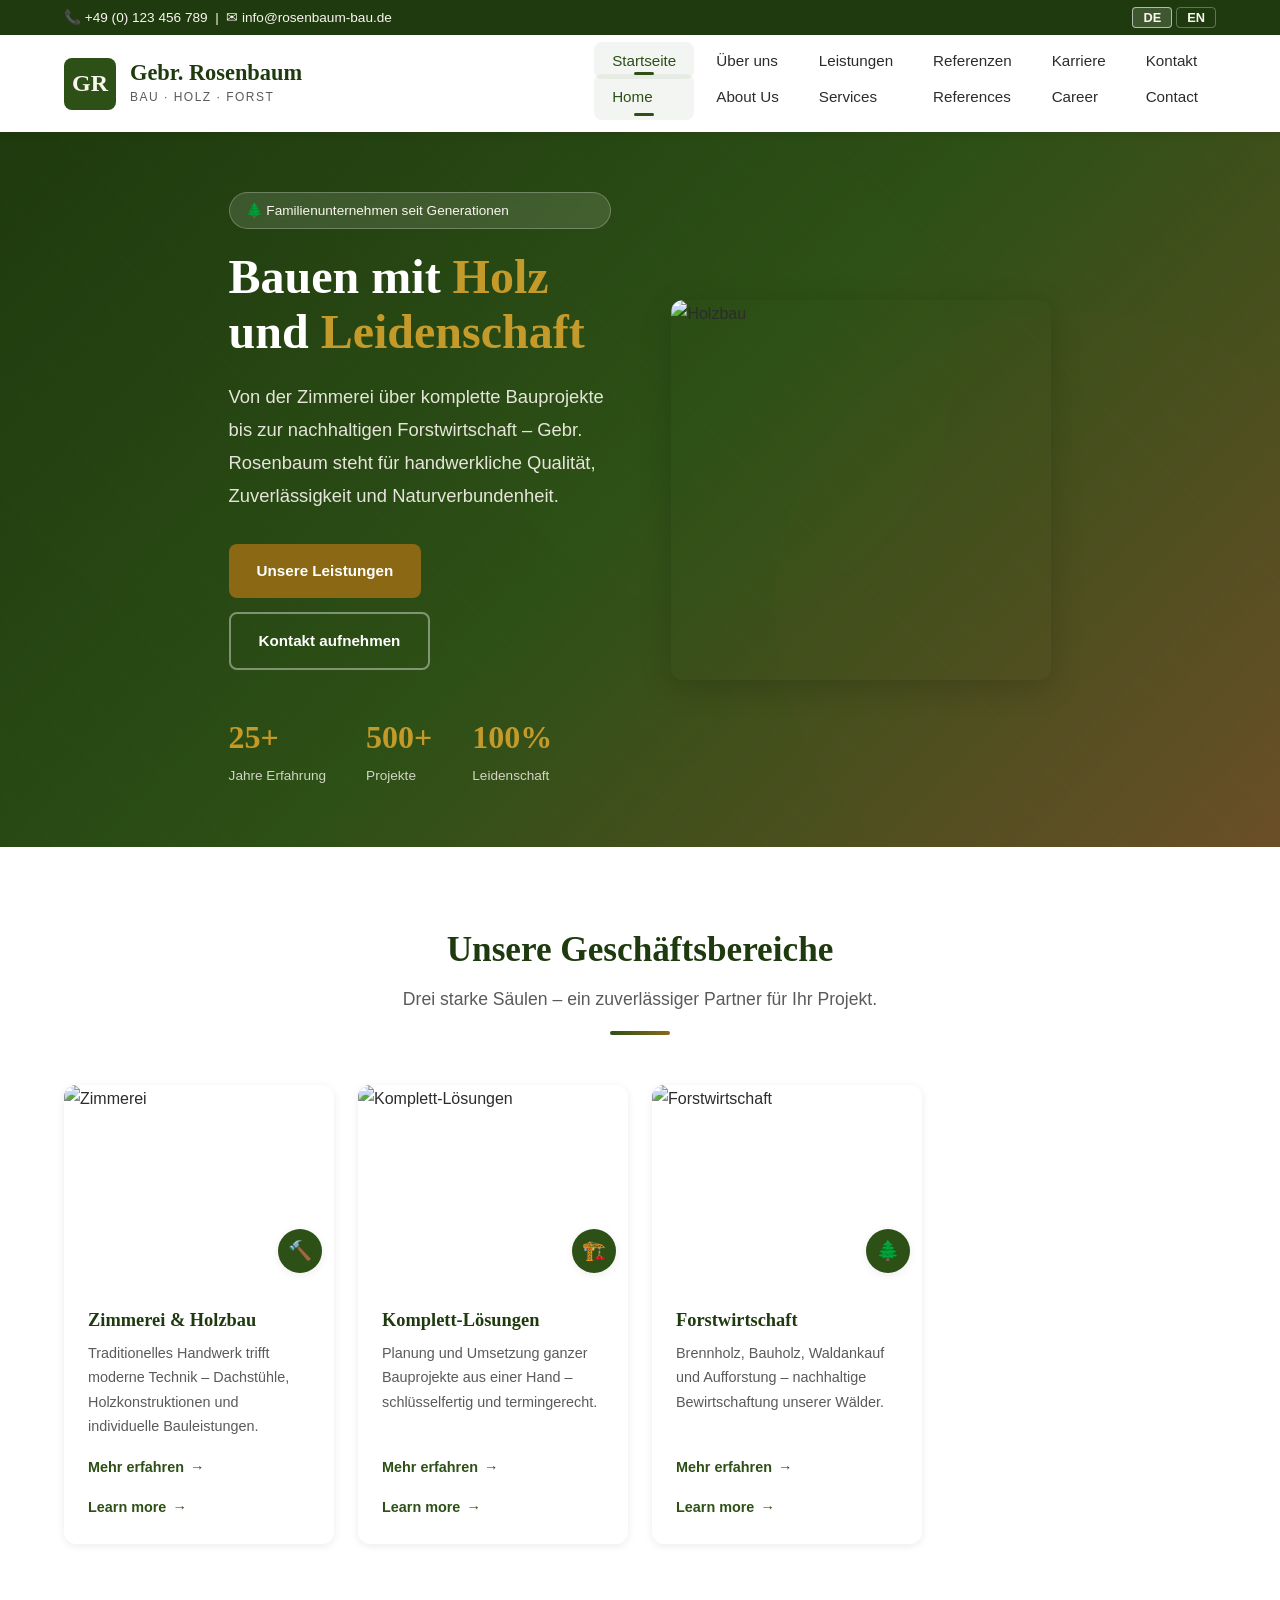
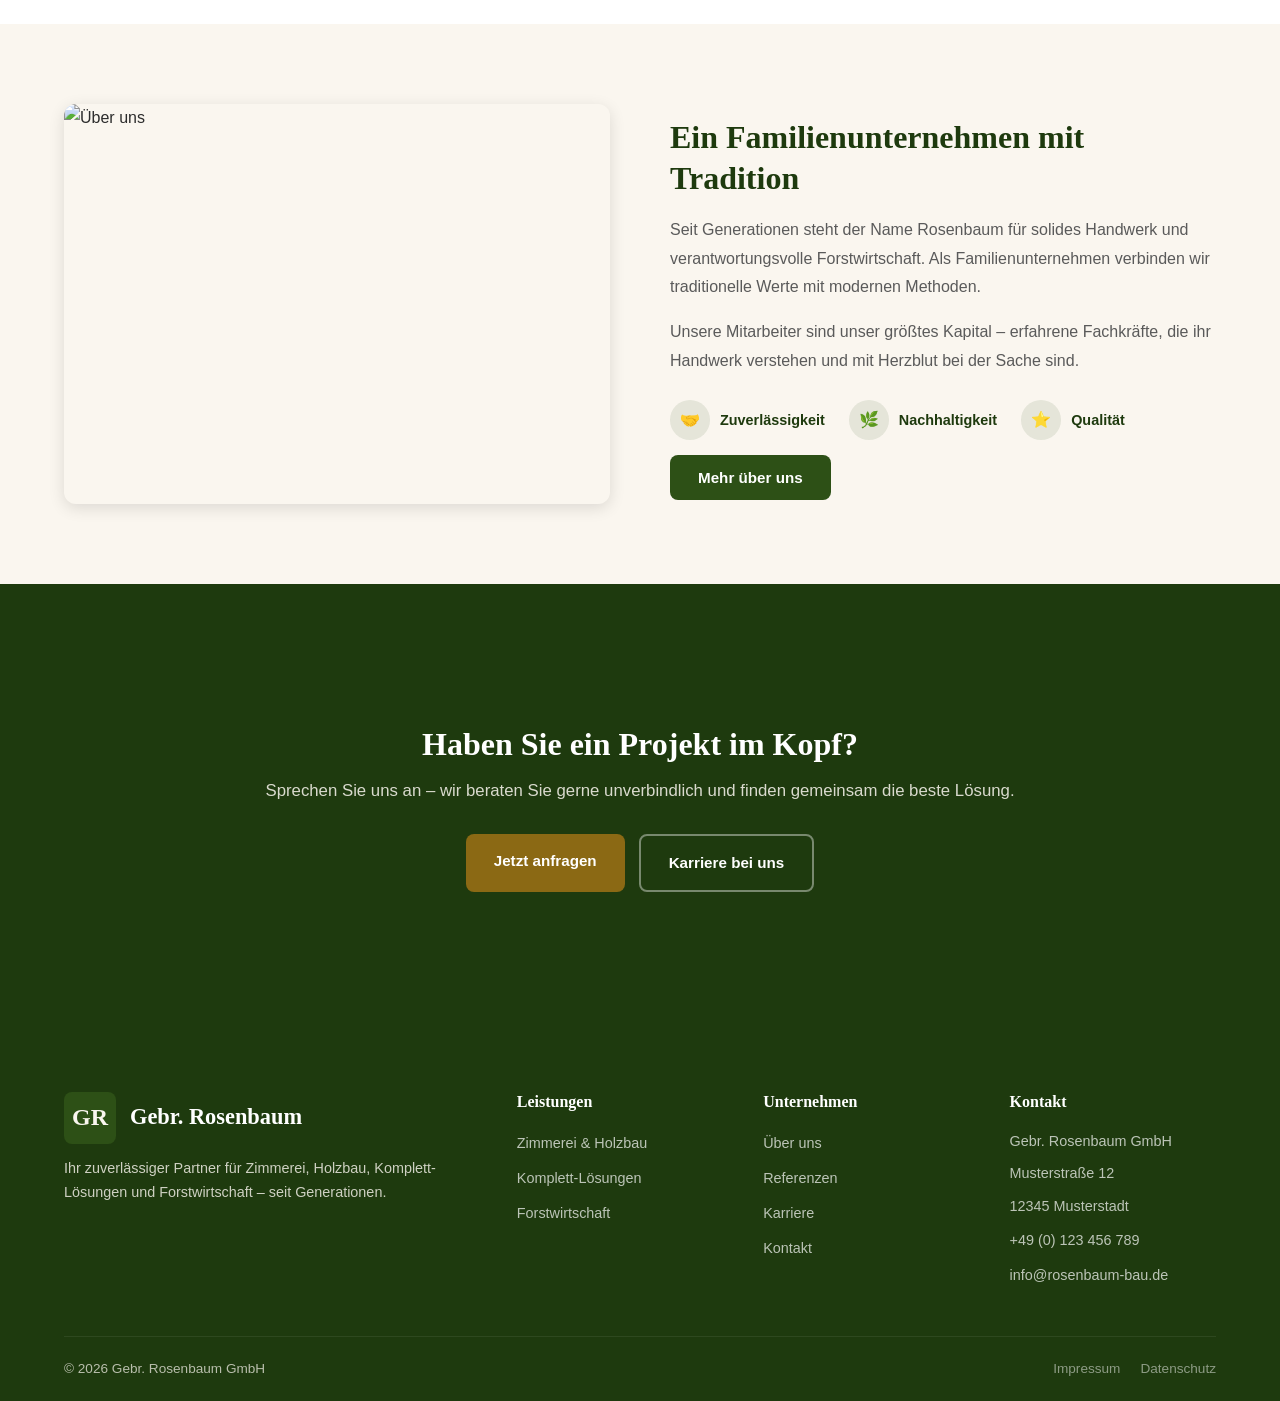
==== index.html @ 8c37b334 "Initial commit: Gebr. Rosenbaum company website Bilingual (DE/EN) static website with pages for Home" ====
<!DOCTYPE html>
<html lang="de">
<head>
  <meta charset="UTF-8">
  <meta name="viewport" content="width=device-width, initial-scale=1.0">
  <title>Gebr. Rosenbaum – Bau, Holz & Forst</title>
  <meta name="description" content="Gebr. Rosenbaum – Ihr Partner für Zimmerei, Holzbau, Komplett-Lösungen und Forstwirtschaft.">
  <link rel="stylesheet" href="css/style.css">
</head>
<body>

  <!-- HEADER -->
  <header class="site-header">
    <div class="header-top">
      <div class="container">
        <div>
          <span data-lang-de>📞 +49 (0) 123 456 789 &nbsp;|&nbsp; ✉ info@rosenbaum-bau.de</span>
          <span data-lang-en>📞 +49 (0) 123 456 789 &nbsp;|&nbsp; ✉ info@rosenbaum-bau.de</span>
        </div>
        <div class="lang-switch">
          <button data-lang="de" class="active">DE</button>
          <button data-lang="en">EN</button>
        </div>
      </div>
    </div>
    <div class="header-main">
      <div class="container">
        <a href="index.html" class="logo">
          <div class="logo-icon">GR</div>
          <div class="logo-text">
            <span class="company-name">Gebr. Rosenbaum</span>
            <span class="company-tagline" data-lang-de>Bau · Holz · Forst</span>
            <span class="company-tagline" data-lang-en>Construction · Timber · Forestry</span>
          </div>
        </a>
        <button class="menu-toggle" aria-label="Menü">
          <span></span><span></span><span></span>
        </button>
        <nav class="main-nav">
          <ul>
            <li><a href="index.html" data-lang-de>Startseite</a><a href="index.html" data-lang-en>Home</a></li>
            <li><a href="about.html" data-lang-de>Über uns</a><a href="about.html" data-lang-en>About Us</a></li>
            <li><a href="services.html" data-lang-de>Leistungen</a><a href="services.html" data-lang-en>Services</a></li>
            <li><a href="references.html" data-lang-de>Referenzen</a><a href="references.html" data-lang-en>References</a></li>
            <li><a href="career.html" data-lang-de>Karriere</a><a href="career.html" data-lang-en>Career</a></li>
            <li><a href="contact.html" data-lang-de>Kontakt</a><a href="contact.html" data-lang-en>Contact</a></li>
          </ul>
        </nav>
      </div>
    </div>
  </header>

  <!-- HERO -->
  <section class="hero">
    <div class="hero-bg"></div>
    <div class="hero-overlay"></div>
    <div class="hero-pattern"></div>
    <div class="container">
      <div class="hero-content">
        <div class="hero-badge" data-lang-de>🌲 Familienunternehmen seit Generationen</div>
        <div class="hero-badge" data-lang-en>🌲 Family Business for Generations</div>
        <h1 data-lang-de>Bauen mit <span>Holz</span> und <span>Leidenschaft</span></h1>
        <h1 data-lang-en>Building with <span>Timber</span> and <span>Passion</span></h1>
        <p data-lang-de>Von der Zimmerei über komplette Bauprojekte bis zur nachhaltigen Forstwirtschaft – Gebr. Rosenbaum steht für handwerkliche Qualität, Zuverlässigkeit und Naturverbundenheit.</p>
        <p data-lang-en>From carpentry to complete construction projects and sustainable forestry – Gebr. Rosenbaum stands for craftsmanship, reliability, and a deep connection to nature.</p>
        <div class="btn-group">
          <a href="services.html" class="btn btn-primary" data-lang-de>Unsere Leistungen</a>
          <a href="services.html" class="btn btn-primary" data-lang-en>Our Services</a>
          <a href="contact.html" class="btn btn-outline" data-lang-de>Kontakt aufnehmen</a>
          <a href="contact.html" class="btn btn-outline" data-lang-en>Get in Touch</a>
        </div>
        <div class="hero-stats">
          <div class="hero-stat">
            <div class="stat-number" data-lang-de>25+</div>
            <div class="stat-number" data-lang-en>25+</div>
            <div class="stat-label" data-lang-de>Jahre Erfahrung</div>
            <div class="stat-label" data-lang-en>Years Experience</div>
          </div>
          <div class="hero-stat">
            <div class="stat-number">500+</div>
            <div class="stat-label" data-lang-de>Projekte</div>
            <div class="stat-label" data-lang-en>Projects</div>
          </div>
          <div class="hero-stat">
            <div class="stat-number">100%</div>
            <div class="stat-label" data-lang-de>Leidenschaft</div>
            <div class="stat-label" data-lang-en>Passion</div>
          </div>
        </div>
      </div>
      <div class="hero-visual">
        <div class="hero-image-placeholder">
          <img src="https://images.unsplash.com/photo-1542621334-a254cf47733d?w=600&h=600&fit=crop" alt="Holzbau" class="placeholder-img" loading="eager">
        </div>
      </div>
    </div>
  </section>

  <!-- SERVICES TILES -->
  <section class="section section-light">
    <div class="container">
      <div class="section-header fade-in">
        <h2 data-lang-de>Unsere Geschäftsbereiche</h2>
        <h2 data-lang-en>Our Business Areas</h2>
        <p class="subtitle" data-lang-de>Drei starke Säulen – ein zuverlässiger Partner für Ihr Projekt.</p>
        <p class="subtitle" data-lang-en>Three strong pillars – one reliable partner for your project.</p>
        <div class="section-divider"></div>
      </div>
      <div class="services-grid">
        <a href="services.html#zimmerei" class="service-tile fade-in">
          <div class="service-tile-img">
            <img src="https://images.unsplash.com/photo-1504307651254-35680f356dfd?w=500&h=350&fit=crop" alt="Zimmerei" class="placeholder-img" loading="lazy">
            <div class="tile-icon">🔨</div>
          </div>
          <div class="service-tile-body">
            <h3 data-lang-de>Zimmerei & Holzbau</h3>
            <h3 data-lang-en>Carpentry & Timber Construction</h3>
            <p data-lang-de>Traditionelles Handwerk trifft moderne Technik – Dachstühle, Holzkonstruktionen und individuelle Bauleistungen.</p>
            <p data-lang-en>Traditional craftsmanship meets modern technology – roof trusses, timber structures, and custom construction services.</p>
            <span class="tile-link" data-lang-de>Mehr erfahren</span>
            <span class="tile-link" data-lang-en>Learn more</span>
          </div>
        </a>
        <a href="services.html#komplett" class="service-tile fade-in">
          <div class="service-tile-img">
            <img src="https://images.unsplash.com/photo-1503387762-592deb58ef4e?w=500&h=350&fit=crop" alt="Komplett-Lösungen" class="placeholder-img" loading="lazy">
            <div class="tile-icon">🏗️</div>
          </div>
          <div class="service-tile-body">
            <h3 data-lang-de>Komplett-Lösungen</h3>
            <h3 data-lang-en>Complete Solutions</h3>
            <p data-lang-de>Planung und Umsetzung ganzer Bauprojekte aus einer Hand – schlüsselfertig und termingerecht.</p>
            <p data-lang-en>Planning and execution of entire construction projects from a single source – turnkey and on schedule.</p>
            <span class="tile-link" data-lang-de>Mehr erfahren</span>
            <span class="tile-link" data-lang-en>Learn more</span>
          </div>
        </a>
        <a href="services.html#forst" class="service-tile fade-in">
          <div class="service-tile-img">
            <img src="https://images.unsplash.com/photo-1448375240586-882707db888b?w=500&h=350&fit=crop" alt="Forstwirtschaft" class="placeholder-img" loading="lazy">
            <div class="tile-icon">🌲</div>
          </div>
          <div class="service-tile-body">
            <h3 data-lang-de>Forstwirtschaft</h3>
            <h3 data-lang-en>Forestry</h3>
            <p data-lang-de>Brennholz, Bauholz, Waldankauf und Aufforstung – nachhaltige Bewirtschaftung unserer Wälder.</p>
            <p data-lang-en>Firewood, construction timber, forest acquisition and reforestation – sustainable management of our forests.</p>
            <span class="tile-link" data-lang-de>Mehr erfahren</span>
            <span class="tile-link" data-lang-en>Learn more</span>
          </div>
        </a>
      </div>
    </div>
  </section>

  <!-- ABOUT PREVIEW -->
  <section class="section section-cream">
    <div class="container">
      <div class="about-preview fade-in">
        <div class="about-preview-img">
          <img src="https://images.unsplash.com/photo-1600585154340-be6161a56a0c?w=600&h=450&fit=crop" alt="Über uns" class="placeholder-img" loading="lazy">
        </div>
        <div class="about-preview-content">
          <h2 data-lang-de>Ein Familienunternehmen mit Tradition</h2>
          <h2 data-lang-en>A Family Business with Tradition</h2>
          <p data-lang-de>Seit Generationen steht der Name Rosenbaum für solides Handwerk und verantwortungsvolle Forstwirtschaft. Als Familienunternehmen verbinden wir traditionelle Werte mit modernen Methoden.</p>
          <p data-lang-en>For generations, the name Rosenbaum has stood for solid craftsmanship and responsible forestry. As a family business, we combine traditional values with modern methods.</p>
          <p data-lang-de>Unsere Mitarbeiter sind unser größtes Kapital – erfahrene Fachkräfte, die ihr Handwerk verstehen und mit Herzblut bei der Sache sind.</p>
          <p data-lang-en>Our employees are our greatest asset – experienced professionals who understand their craft and work with dedication.</p>
          <div class="about-values">
            <div class="about-value">
              <div class="about-value-icon">🤝</div>
              <span data-lang-de>Zuverlässigkeit</span>
              <span data-lang-en>Reliability</span>
            </div>
            <div class="about-value">
              <div class="about-value-icon">🌿</div>
              <span data-lang-de>Nachhaltigkeit</span>
              <span data-lang-en>Sustainability</span>
            </div>
            <div class="about-value">
              <div class="about-value-icon">⭐</div>
              <span data-lang-de>Qualität</span>
              <span data-lang-en>Quality</span>
            </div>
          </div>
          <a href="about.html" class="btn btn-green" data-lang-de>Mehr über uns</a>
          <a href="about.html" class="btn btn-green" data-lang-en>More About Us</a>
        </div>
      </div>
    </div>
  </section>

  <!-- CTA -->
  <section class="section section-dark">
    <div class="container">
      <div class="cta-section fade-in">
        <h2 data-lang-de>Haben Sie ein Projekt im Kopf?</h2>
        <h2 data-lang-en>Have a Project in Mind?</h2>
        <p data-lang-de>Sprechen Sie uns an – wir beraten Sie gerne unverbindlich und finden gemeinsam die beste Lösung.</p>
        <p data-lang-en>Get in touch – we're happy to advise you without obligation and find the best solution together.</p>
        <div class="btn-group" style="justify-content:center">
          <a href="contact.html" class="btn btn-primary" data-lang-de>Jetzt anfragen</a>
          <a href="contact.html" class="btn btn-primary" data-lang-en>Inquire Now</a>
          <a href="career.html" class="btn btn-outline" data-lang-de>Karriere bei uns</a>
          <a href="career.html" class="btn btn-outline" data-lang-en>Careers With Us</a>
        </div>
      </div>
    </div>
  </section>

  <!-- FOOTER -->
  <footer class="site-footer">
    <div class="container">
      <div class="footer-grid">
        <div class="footer-col footer-about">
          <a href="index.html" class="logo" style="margin-bottom:8px">
            <div class="logo-icon">GR</div>
            <div class="logo-text">
              <span class="company-name" style="color:#fff">Gebr. Rosenbaum</span>
            </div>
          </a>
          <p data-lang-de>Ihr zuverlässiger Partner für Zimmerei, Holzbau, Komplett-Lösungen und Forstwirtschaft – seit Generationen.</p>
          <p data-lang-en>Your reliable partner for carpentry, timber construction, complete solutions, and forestry – for generations.</p>
        </div>
        <div class="footer-col">
          <h3 data-lang-de>Leistungen</h3>
          <h3 data-lang-en>Services</h3>
          <ul>
            <li><a href="services.html#zimmerei" data-lang-de>Zimmerei & Holzbau</a><a href="services.html#zimmerei" data-lang-en>Carpentry</a></li>
            <li><a href="services.html#komplett" data-lang-de>Komplett-Lösungen</a><a href="services.html#komplett" data-lang-en>Complete Solutions</a></li>
            <li><a href="services.html#forst" data-lang-de>Forstwirtschaft</a><a href="services.html#forst" data-lang-en>Forestry</a></li>
          </ul>
        </div>
        <div class="footer-col">
          <h3 data-lang-de>Unternehmen</h3>
          <h3 data-lang-en>Company</h3>
          <ul>
            <li><a href="about.html" data-lang-de>Über uns</a><a href="about.html" data-lang-en>About Us</a></li>
            <li><a href="references.html" data-lang-de>Referenzen</a><a href="references.html" data-lang-en>References</a></li>
            <li><a href="career.html" data-lang-de>Karriere</a><a href="career.html" data-lang-en>Career</a></li>
            <li><a href="contact.html" data-lang-de>Kontakt</a><a href="contact.html" data-lang-en>Contact</a></li>
          </ul>
        </div>
        <div class="footer-col">
          <h3 data-lang-de>Kontakt</h3>
          <h3 data-lang-en>Contact</h3>
          <ul>
            <li style="color:rgba(255,255,255,0.7);font-size:0.9rem">Gebr. Rosenbaum GmbH</li>
            <li style="color:rgba(255,255,255,0.7);font-size:0.9rem">Musterstraße 12</li>
            <li style="color:rgba(255,255,255,0.7);font-size:0.9rem">12345 Musterstadt</li>
            <li style="margin-top:8px"><a href="tel:+49123456789">+49 (0) 123 456 789</a></li>
            <li><a href="mailto:info@rosenbaum-bau.de">info@rosenbaum-bau.de</a></li>
          </ul>
        </div>
      </div>
      <div class="footer-bottom">
        <span>© 2026 Gebr. Rosenbaum GmbH</span>
        <div class="footer-legal">
          <a href="imprint.html" data-lang-de>Impressum</a>
          <a href="imprint.html" data-lang-en>Imprint</a>
          <a href="privacy.html" data-lang-de>Datenschutz</a>
          <a href="privacy.html" data-lang-en>Privacy Policy</a>
        </div>
      </div>
    </div>
  </footer>

  <script src="js/main.js"></script>
</body>
</html>
---- css/style.css ----
/* ===== VARIABLES & RESET ===== */
:root {
  --color-primary: #2d5016;
  --color-primary-light: #3a6b1e;
  --color-primary-dark: #1e3a0e;
  --color-accent: #8b6914;
  --color-accent-light: #c49a2a;
  --color-wood-light: #d4a957;
  --color-wood: #a0763a;
  --color-wood-dark: #6b4e28;
  --color-earth: #8b7355;
  --color-earth-light: #c4a882;
  --color-cream: #faf6ef;
  --color-bg: #f5f0e8;
  --color-white: #ffffff;
  --color-text: #2c2c2c;
  --color-text-light: #5a5a5a;
  --color-text-muted: #888;
  --color-border: #e0d5c5;
  --font-heading: 'Georgia', 'Times New Roman', serif;
  --font-body: 'Segoe UI', 'Helvetica Neue', Arial, sans-serif;
  --shadow-sm: 0 2px 8px rgba(0,0,0,0.08);
  --shadow-md: 0 4px 16px rgba(0,0,0,0.12);
  --shadow-lg: 0 8px 32px rgba(0,0,0,0.16);
  --radius: 8px;
  --radius-lg: 12px;
  --max-width: 1200px;
  --transition: 0.3s ease;
}

*, *::before, *::after {
  margin: 0;
  padding: 0;
  box-sizing: border-box;
}

html {
  scroll-behavior: smooth;
  font-size: 16px;
}

body {
  font-family: var(--font-body);
  color: var(--color-text);
  background: var(--color-bg);
  line-height: 1.7;
  overflow-x: hidden;
}

img {
  max-width: 100%;
  height: auto;
  display: block;
}

a {
  color: var(--color-primary);
  text-decoration: none;
  transition: color var(--transition);
}

a:hover {
  color: var(--color-accent);
}

h1, h2, h3, h4 {
  font-family: var(--font-heading);
  color: var(--color-primary-dark);
  line-height: 1.3;
}

.container {
  max-width: var(--max-width);
  margin: 0 auto;
  padding: 0 24px;
}

/* ===== HEADER / NAVIGATION ===== */
.site-header {
  background: var(--color-white);
  box-shadow: var(--shadow-sm);
  position: sticky;
  top: 0;
  z-index: 1000;
}

.header-top {
  background: var(--color-primary-dark);
  color: var(--color-cream);
  font-size: 0.85rem;
  padding: 6px 0;
}

.header-top .container {
  display: flex;
  justify-content: space-between;
  align-items: center;
}

.header-top a {
  color: var(--color-cream);
  opacity: 0.9;
}

.header-top a:hover {
  opacity: 1;
  color: var(--color-accent-light);
}

.lang-switch {
  display: flex;
  gap: 4px;
  align-items: center;
}

.lang-switch button {
  background: none;
  border: 1px solid rgba(255,255,255,0.3);
  color: var(--color-cream);
  padding: 2px 10px;
  border-radius: 4px;
  cursor: pointer;
  font-size: 0.8rem;
  font-weight: 600;
  transition: all var(--transition);
}

.lang-switch button:hover,
.lang-switch button.active {
  background: rgba(255,255,255,0.15);
  border-color: rgba(255,255,255,0.6);
}

.header-main {
  padding: 12px 0;
}

.header-main .container {
  display: flex;
  justify-content: space-between;
  align-items: center;
}

.logo {
  display: flex;
  align-items: center;
  gap: 14px;
  text-decoration: none;
}

.logo-icon {
  width: 52px;
  height: 52px;
  background: var(--color-primary);
  border-radius: var(--radius);
  display: flex;
  align-items: center;
  justify-content: center;
  color: var(--color-cream);
  font-size: 1.5rem;
  font-weight: 700;
  font-family: var(--font-heading);
}

.logo-text {
  display: flex;
  flex-direction: column;
}

.logo-text .company-name {
  font-family: var(--font-heading);
  font-size: 1.4rem;
  color: var(--color-primary-dark);
  font-weight: 700;
  line-height: 1.2;
}

.logo-text .company-tagline {
  font-size: 0.75rem;
  color: var(--color-text-light);
  text-transform: uppercase;
  letter-spacing: 1.5px;
}

/* Main Navigation */
.main-nav ul {
  list-style: none;
  display: flex;
  gap: 4px;
}

.main-nav a {
  display: block;
  padding: 10px 18px;
  color: var(--color-text);
  font-weight: 500;
  font-size: 0.95rem;
  border-radius: var(--radius);
  transition: all var(--transition);
  position: relative;
}

.main-nav a:hover,
.main-nav a.active {
  color: var(--color-primary);
  background: rgba(45,80,22,0.06);
}

.main-nav a.active::after {
  content: '';
  position: absolute;
  bottom: 4px;
  left: 50%;
  transform: translateX(-50%);
  width: 20px;
  height: 3px;
  background: var(--color-primary);
  border-radius: 2px;
}

/* Mobile Menu */
.menu-toggle {
  display: none;
  background: none;
  border: none;
  cursor: pointer;
  padding: 8px;
  flex-direction: column;
  gap: 5px;
}

.menu-toggle span {
  display: block;
  width: 26px;
  height: 3px;
  background: var(--color-text);
  border-radius: 2px;
  transition: all var(--transition);
}

.menu-toggle.open span:nth-child(1) {
  transform: translateY(8px) rotate(45deg);
}

.menu-toggle.open span:nth-child(2) {
  opacity: 0;
}

.menu-toggle.open span:nth-child(3) {
  transform: translateY(-8px) rotate(-45deg);
}

/* ===== HERO ===== */
.hero {
  position: relative;
  min-height: 600px;
  display: flex;
  align-items: center;
  overflow: hidden;
  background: linear-gradient(135deg, var(--color-primary-dark) 0%, var(--color-primary) 50%, var(--color-wood-dark) 100%);
}

.hero-bg {
  position: absolute;
  inset: 0;
  background:
    url('data:image/svg+xml,<svg xmlns="http://www.w3.org/2000/svg" viewBox="0 0 1200 600"><rect fill="%231e3a0e"/><circle cx="200" cy="100" r="300" fill="%232d5016" opacity="0.3"/><circle cx="900" cy="400" r="250" fill="%236b4e28" opacity="0.2"/><circle cx="600" cy="200" r="200" fill="%233a6b1e" opacity="0.15"/></svg>');
  background-size: cover;
  opacity: 0.6;
}

.hero-overlay {
  position: absolute;
  inset: 0;
  background: linear-gradient(135deg, rgba(30,58,14,0.85) 0%, rgba(45,80,22,0.7) 50%, rgba(107,78,40,0.6) 100%);
}

.hero-pattern {
  position: absolute;
  inset: 0;
  opacity: 0.05;
  background-image: repeating-linear-gradient(
    45deg,
    transparent,
    transparent 40px,
    rgba(255,255,255,0.1) 40px,
    rgba(255,255,255,0.1) 42px
  );
}

.hero .container {
  position: relative;
  z-index: 2;
  display: flex;
  align-items: center;
  gap: 60px;
  padding-top: 60px;
  padding-bottom: 60px;
}

.hero-content {
  flex: 1;
  color: var(--color-cream);
}

.hero-badge {
  display: inline-block;
  background: rgba(255,255,255,0.12);
  border: 1px solid rgba(255,255,255,0.25);
  padding: 6px 16px;
  border-radius: 30px;
  font-size: 0.85rem;
  margin-bottom: 20px;
  backdrop-filter: blur(10px);
}

.hero h1 {
  font-size: 3rem;
  color: var(--color-white);
  margin-bottom: 20px;
  line-height: 1.15;
}

.hero h1 span {
  color: var(--color-accent-light);
}

.hero p {
  font-size: 1.15rem;
  opacity: 0.9;
  max-width: 540px;
  margin-bottom: 32px;
  line-height: 1.8;
}

.hero-visual {
  flex: 0 0 380px;
  height: 380px;
  position: relative;
}

.hero-image-placeholder {
  width: 100%;
  height: 100%;
  border-radius: var(--radius-lg);
  overflow: hidden;
  position: relative;
  box-shadow: var(--shadow-lg);
}

.hero-image-placeholder .placeholder-img {
  width: 100%;
  height: 100%;
  object-fit: cover;
}

.hero-stats {
  display: flex;
  gap: 40px;
  margin-top: 40px;
}

.hero-stat {
  text-align: left;
}

.hero-stat .stat-number {
  font-family: var(--font-heading);
  font-size: 2rem;
  font-weight: 700;
  color: var(--color-accent-light);
}

.hero-stat .stat-label {
  font-size: 0.85rem;
  opacity: 0.8;
}

/* ===== BUTTONS ===== */
.btn {
  display: inline-flex;
  align-items: center;
  gap: 8px;
  padding: 14px 28px;
  border-radius: var(--radius);
  font-weight: 600;
  font-size: 0.95rem;
  cursor: pointer;
  border: none;
  transition: all var(--transition);
  text-decoration: none;
  font-family: var(--font-body);
}

.btn-primary {
  background: var(--color-accent);
  color: var(--color-white);
}

.btn-primary:hover {
  background: var(--color-accent-light);
  color: var(--color-white);
  transform: translateY(-2px);
  box-shadow: var(--shadow-md);
}

.btn-outline {
  background: transparent;
  color: var(--color-white);
  border: 2px solid rgba(255,255,255,0.4);
}

.btn-outline:hover {
  background: rgba(255,255,255,0.1);
  border-color: rgba(255,255,255,0.7);
  color: var(--color-white);
}

.btn-green {
  background: var(--color-primary);
  color: var(--color-white);
}

.btn-green:hover {
  background: var(--color-primary-light);
  color: var(--color-white);
  transform: translateY(-2px);
  box-shadow: var(--shadow-md);
}

.btn-group {
  display: flex;
  gap: 14px;
  flex-wrap: wrap;
}

/* ===== SECTIONS ===== */
.section {
  padding: 80px 0;
}

.section-light {
  background: var(--color-white);
}

.section-cream {
  background: var(--color-cream);
}

.section-dark {
  background: var(--color-primary-dark);
  color: var(--color-cream);
}

.section-dark h2,
.section-dark h3 {
  color: var(--color-white);
}

.section-header {
  text-align: center;
  margin-bottom: 50px;
}

.section-header h2 {
  font-size: 2.2rem;
  margin-bottom: 12px;
}

.section-header .subtitle {
  color: var(--color-text-light);
  font-size: 1.1rem;
  max-width: 600px;
  margin: 0 auto;
}

.section-dark .section-header .subtitle {
  color: rgba(255,255,255,0.7);
}

.section-divider {
  width: 60px;
  height: 4px;
  background: linear-gradient(90deg, var(--color-primary), var(--color-accent));
  border-radius: 2px;
  margin: 16px auto 0;
}

/* ===== SERVICE TILES ===== */
.services-grid {
  display: grid;
  grid-template-columns: repeat(4, 1fr);
  gap: 24px;
}

.service-tile {
  background: var(--color-white);
  border-radius: var(--radius-lg);
  overflow: hidden;
  box-shadow: var(--shadow-sm);
  transition: all var(--transition);
  text-decoration: none;
  color: var(--color-text);
  display: flex;
  flex-direction: column;
}

.service-tile:hover {
  transform: translateY(-6px);
  box-shadow: var(--shadow-lg);
  color: var(--color-text);
}

.service-tile-img {
  height: 200px;
  position: relative;
  overflow: hidden;
}

.service-tile-img .placeholder-img {
  width: 100%;
  height: 100%;
  object-fit: cover;
  transition: transform 0.5s ease;
}

.service-tile:hover .service-tile-img .placeholder-img {
  transform: scale(1.05);
}

.service-tile-img .tile-icon {
  position: absolute;
  bottom: 12px;
  right: 12px;
  width: 44px;
  height: 44px;
  background: var(--color-primary);
  border-radius: 50%;
  display: flex;
  align-items: center;
  justify-content: center;
  color: var(--color-white);
  font-size: 1.2rem;
  box-shadow: var(--shadow-sm);
}

.service-tile-body {
  padding: 24px;
  flex: 1;
  display: flex;
  flex-direction: column;
}

.service-tile-body h3 {
  font-size: 1.15rem;
  margin-bottom: 8px;
}

.service-tile-body p {
  font-size: 0.9rem;
  color: var(--color-text-light);
  flex: 1;
}

.service-tile-body .tile-link {
  margin-top: 16px;
  color: var(--color-primary);
  font-weight: 600;
  font-size: 0.9rem;
  display: flex;
  align-items: center;
  gap: 6px;
}

.service-tile-body .tile-link::after {
  content: '→';
  transition: transform var(--transition);
}

.service-tile:hover .tile-link::after {
  transform: translateX(4px);
}

/* ===== ABOUT PREVIEW ===== */
.about-preview {
  display: grid;
  grid-template-columns: 1fr 1fr;
  gap: 60px;
  align-items: center;
}

.about-preview-img {
  border-radius: var(--radius-lg);
  overflow: hidden;
  box-shadow: var(--shadow-md);
  height: 400px;
}

.about-preview-img .placeholder-img {
  width: 100%;
  height: 100%;
  object-fit: cover;
}

.about-preview-content h2 {
  font-size: 2rem;
  margin-bottom: 16px;
}

.about-preview-content p {
  color: var(--color-text-light);
  margin-bottom: 16px;
  line-height: 1.8;
}

.about-values {
  display: flex;
  gap: 24px;
  margin: 24px 0;
}

.about-value {
  display: flex;
  align-items: center;
  gap: 10px;
}

.about-value-icon {
  width: 40px;
  height: 40px;
  background: rgba(45,80,22,0.1);
  border-radius: 50%;
  display: flex;
  align-items: center;
  justify-content: center;
  color: var(--color-primary);
  font-size: 1rem;
  flex-shrink: 0;
}

.about-value span {
  font-weight: 600;
  font-size: 0.9rem;
  color: var(--color-primary-dark);
}

/* ===== CTA SECTION ===== */
.cta-section {
  text-align: center;
  padding: 60px 0;
}

.cta-section h2 {
  color: var(--color-white);
  font-size: 2rem;
  margin-bottom: 12px;
}

.cta-section p {
  margin-bottom: 28px;
  font-size: 1.05rem;
  opacity: 0.85;
}

/* ===== PAGE HERO ===== */
.page-hero {
  background: linear-gradient(135deg, var(--color-primary-dark) 0%, var(--color-primary) 100%);
  padding: 80px 0 60px;
  position: relative;
  overflow: hidden;
}

.page-hero::before {
  content: '';
  position: absolute;
  inset: 0;
  opacity: 0.05;
  background-image: repeating-linear-gradient(
    45deg,
    transparent, transparent 40px,
    rgba(255,255,255,0.1) 40px, rgba(255,255,255,0.1) 42px
  );
}

.page-hero .container {
  position: relative;
  z-index: 1;
}

.page-hero h1 {
  color: var(--color-white);
  font-size: 2.6rem;
  margin-bottom: 10px;
}

.page-hero p {
  color: rgba(255,255,255,0.8);
  font-size: 1.1rem;
  max-width: 600px;
}

.breadcrumb {
  display: flex;
  gap: 8px;
  margin-bottom: 16px;
  font-size: 0.85rem;
}

.breadcrumb a {
  color: rgba(255,255,255,0.6);
}

.breadcrumb a:hover {
  color: var(--color-accent-light);
}

.breadcrumb .sep {
  color: rgba(255,255,255,0.4);
}

.breadcrumb .current {
  color: rgba(255,255,255,0.9);
}

/* ===== CONTENT SECTIONS ===== */
.content-block {
  display: grid;
  grid-template-columns: 1fr 1fr;
  gap: 50px;
  align-items: center;
  margin-bottom: 60px;
}

.content-block.reverse {
  direction: rtl;
}

.content-block.reverse > * {
  direction: ltr;
}

.content-block-img {
  border-radius: var(--radius-lg);
  overflow: hidden;
  box-shadow: var(--shadow-md);
  height: 350px;
}

.content-block-img .placeholder-img {
  width: 100%;
  height: 100%;
  object-fit: cover;
}

.content-block-text h2 {
  font-size: 1.8rem;
  margin-bottom: 16px;
}

.content-block-text h3 {
  font-size: 1.3rem;
  margin-bottom: 12px;
}

.content-block-text p {
  color: var(--color-text-light);
  margin-bottom: 14px;
  line-height: 1.8;
}

.content-block-text ul {
  list-style: none;
  margin: 16px 0;
}

.content-block-text ul li {
  padding: 6px 0 6px 28px;
  position: relative;
  color: var(--color-text-light);
}

.content-block-text ul li::before {
  content: '✓';
  position: absolute;
  left: 0;
  color: var(--color-primary);
  font-weight: 700;
}

/* ===== SERVICE DETAIL CARDS ===== */
.service-detail-grid {
  display: grid;
  grid-template-columns: repeat(3, 1fr);
  gap: 24px;
}

.service-detail-card {
  background: var(--color-white);
  border-radius: var(--radius-lg);
  padding: 32px;
  box-shadow: var(--shadow-sm);
  transition: all var(--transition);
  border-top: 4px solid transparent;
}

.service-detail-card:hover {
  transform: translateY(-4px);
  box-shadow: var(--shadow-md);
  border-top-color: var(--color-primary);
}

.service-detail-card .card-icon {
  width: 56px;
  height: 56px;
  background: rgba(45,80,22,0.1);
  border-radius: var(--radius);
  display: flex;
  align-items: center;
  justify-content: center;
  font-size: 1.5rem;
  margin-bottom: 16px;
}

.service-detail-card h3 {
  font-size: 1.15rem;
  margin-bottom: 10px;
}

.service-detail-card p {
  font-size: 0.9rem;
  color: var(--color-text-light);
  line-height: 1.7;
}

/* ===== REFERENCES / GALLERY ===== */
.filter-bar {
  display: flex;
  gap: 8px;
  justify-content: center;
  margin-bottom: 40px;
  flex-wrap: wrap;
}

.filter-btn {
  padding: 10px 22px;
  border: 2px solid var(--color-border);
  background: var(--color-white);
  border-radius: 30px;
  cursor: pointer;
  font-weight: 500;
  font-size: 0.9rem;
  transition: all var(--transition);
  color: var(--color-text);
  font-family: var(--font-body);
}

.filter-btn:hover,
.filter-btn.active {
  background: var(--color-primary);
  border-color: var(--color-primary);
  color: var(--color-white);
}

.references-grid {
  display: grid;
  grid-template-columns: repeat(3, 1fr);
  gap: 24px;
}

.reference-card {
  background: var(--color-white);
  border-radius: var(--radius-lg);
  overflow: hidden;
  box-shadow: var(--shadow-sm);
  transition: all var(--transition);
}

.reference-card:hover {
  transform: translateY(-4px);
  box-shadow: var(--shadow-md);
}

.reference-card-img {
  height: 220px;
  position: relative;
  overflow: hidden;
  cursor: pointer;
}

.reference-card-img .placeholder-img {
  width: 100%;
  height: 100%;
  object-fit: cover;
  transition: transform 0.5s ease;
}

.reference-card:hover .reference-card-img .placeholder-img {
  transform: scale(1.05);
}

.reference-card-img .zoom-icon {
  position: absolute;
  inset: 0;
  background: rgba(0,0,0,0.3);
  display: flex;
  align-items: center;
  justify-content: center;
  opacity: 0;
  transition: opacity var(--transition);
  color: var(--color-white);
  font-size: 2rem;
}

.reference-card-img:hover .zoom-icon {
  opacity: 1;
}

.reference-card-body {
  padding: 24px;
}

.reference-card-body .ref-category,
.ref-full-content .ref-category {
  background: rgba(45,80,22,0.1);
  color: var(--color-primary);
  padding: 4px 12px;
  border-radius: 20px;
  font-size: 0.78rem;
  font-weight: 600;
  margin-bottom: 10px;
  text-transform: uppercase;
  letter-spacing: 0.5px;
}

.reference-card-body h3 {
  font-size: 1.1rem;
  margin-bottom: 8px;
}

.reference-card-body p {
  font-size: 0.88rem;
  color: var(--color-text-light);
  line-height: 1.6;
}

/* ===== LIGHTBOX ===== */
.lightbox {
  position: fixed;
  inset: 0;
  background: rgba(0,0,0,0.9);
  z-index: 10000;
  display: flex;
  align-items: center;
  justify-content: center;
  opacity: 0;
  visibility: hidden;
  transition: all var(--transition);
}

.lightbox.active {
  opacity: 1;
  visibility: visible;
}

.lightbox img {
  max-width: 90%;
  max-height: 85vh;
  border-radius: var(--radius);
  box-shadow: var(--shadow-lg);
}

.lightbox-close {
  position: absolute;
  top: 20px;
  right: 30px;
  background: none;
  border: none;
  color: var(--color-white);
  font-size: 2.5rem;
  cursor: pointer;
  transition: transform var(--transition);
  line-height: 1;
}

.lightbox-close:hover {
  transform: scale(1.2);
}

/* ===== CAREER ===== */
.career-intro {
  text-align: center;
  max-width: 800px;
  margin: 0 auto 50px;
}

.career-intro p {
  font-size: 1.05rem;
  color: var(--color-text-light);
  line-height: 1.8;
}

.job-card {
  background: var(--color-white);
  border-radius: var(--radius-lg);
  padding: 32px;
  margin-bottom: 20px;
  box-shadow: var(--shadow-sm);
  display: flex;
  justify-content: space-between;
  align-items: center;
  gap: 24px;
  transition: all var(--transition);
  border-left: 4px solid var(--color-primary);
}

.job-card:hover {
  box-shadow: var(--shadow-md);
  transform: translateX(4px);
}

.job-card-info h3 {
  font-size: 1.2rem;
  margin-bottom: 6px;
}

.job-card-info p {
  color: var(--color-text-light);
  font-size: 0.9rem;
}

.job-card-meta {
  display: flex;
  gap: 16px;
  margin-top: 8px;
}

.job-card-meta span {
  font-size: 0.82rem;
  color: var(--color-text-muted);
  display: flex;
  align-items: center;
  gap: 4px;
}

.exchange-section {
  background: linear-gradient(135deg, var(--color-cream) 0%, var(--color-white) 100%);
  border-radius: var(--radius-lg);
  padding: 48px;
  margin-top: 50px;
  border: 2px solid var(--color-border);
}

.exchange-section h2 {
  font-size: 1.6rem;
  margin-bottom: 14px;
}

.exchange-section p {
  color: var(--color-text-light);
  line-height: 1.8;
  margin-bottom: 14px;
}

.exchange-benefits {
  display: grid;
  grid-template-columns: repeat(3, 1fr);
  gap: 20px;
  margin-top: 24px;
}

.exchange-benefit {
  display: flex;
  align-items: flex-start;
  gap: 12px;
}

.exchange-benefit-icon {
  width: 36px;
  height: 36px;
  background: rgba(45,80,22,0.1);
  border-radius: 50%;
  display: flex;
  align-items: center;
  justify-content: center;
  color: var(--color-primary);
  flex-shrink: 0;
  font-size: 0.9rem;
}

.exchange-benefit span {
  font-size: 0.9rem;
  font-weight: 500;
  color: var(--color-text);
}

/* ===== CONTACT ===== */
.contact-grid {
  display: grid;
  grid-template-columns: 1fr 1fr;
  gap: 40px;
}

.contact-form {
  background: var(--color-white);
  border-radius: var(--radius-lg);
  padding: 40px;
  box-shadow: var(--shadow-sm);
}

.form-group {
  margin-bottom: 20px;
}

.form-group label {
  display: block;
  margin-bottom: 6px;
  font-weight: 500;
  font-size: 0.9rem;
  color: var(--color-text);
}

.form-group input,
.form-group textarea,
.form-group select {
  width: 100%;
  padding: 12px 16px;
  border: 2px solid var(--color-border);
  border-radius: var(--radius);
  font-family: var(--font-body);
  font-size: 0.95rem;
  transition: border-color var(--transition);
  background: var(--color-cream);
  color: var(--color-text);
}

.form-group input:focus,
.form-group textarea:focus,
.form-group select:focus {
  outline: none;
  border-color: var(--color-primary);
  background: var(--color-white);
}

.form-group textarea {
  min-height: 140px;
  resize: vertical;
}

.form-row {
  display: grid;
  grid-template-columns: 1fr 1fr;
  gap: 16px;
}

.contact-info-box {
  display: flex;
  flex-direction: column;
  gap: 20px;
}

.contact-card {
  background: var(--color-white);
  border-radius: var(--radius-lg);
  padding: 24px;
  box-shadow: var(--shadow-sm);
  display: flex;
  gap: 16px;
  align-items: flex-start;
}

.contact-card-icon {
  width: 48px;
  height: 48px;
  background: rgba(45,80,22,0.1);
  border-radius: var(--radius);
  display: flex;
  align-items: center;
  justify-content: center;
  font-size: 1.2rem;
  color: var(--color-primary);
  flex-shrink: 0;
}

.contact-card h3 {
  font-size: 1rem;
  margin-bottom: 4px;
}

.contact-card p {
  font-size: 0.9rem;
  color: var(--color-text-light);
  line-height: 1.6;
}

.map-placeholder {
  border-radius: var(--radius-lg);
  overflow: hidden;
  height: 200px;
  background: var(--color-border);
  display: flex;
  align-items: center;
  justify-content: center;
  font-size: 0.9rem;
  color: var(--color-text-muted);
  border: 2px dashed var(--color-border);
}

/* ===== TIMELINE ===== */
.timeline {
  position: relative;
  max-width: 700px;
  margin: 0 auto;
}

.timeline::before {
  content: '';
  position: absolute;
  left: 20px;
  top: 0;
  bottom: 0;
  width: 3px;
  background: var(--color-border);
}

.timeline-item {
  padding-left: 56px;
  position: relative;
  margin-bottom: 36px;
}

.timeline-item::before {
  content: '';
  position: absolute;
  left: 12px;
  top: 4px;
  width: 20px;
  height: 20px;
  border-radius: 50%;
  background: var(--color-primary);
  border: 4px solid var(--color-cream);
}

.timeline-item h3 {
  font-size: 1.1rem;
  margin-bottom: 4px;
}

.timeline-item .year {
  font-size: 0.85rem;
  color: var(--color-accent);
  font-weight: 600;
  display: block;
  margin-bottom: 4px;
}

.timeline-item p {
  font-size: 0.9rem;
  color: var(--color-text-light);
}

/* ===== FOOTER ===== */
.site-footer {
  background: var(--color-primary-dark);
  color: var(--color-cream);
  padding: 60px 0 0;
}

.footer-grid {
  display: grid;
  grid-template-columns: 2fr 1fr 1fr 1fr;
  gap: 40px;
  padding-bottom: 40px;
}

.footer-col h3 {
  color: var(--color-white);
  font-size: 1rem;
  margin-bottom: 16px;
}

.footer-about p {
  font-size: 0.9rem;
  opacity: 0.8;
  line-height: 1.7;
  margin-top: 12px;
}

.footer-col ul {
  list-style: none;
}

.footer-col ul li {
  margin-bottom: 8px;
}

.footer-col ul a {
  color: rgba(255,255,255,0.7);
  font-size: 0.9rem;
  transition: all var(--transition);
}

.footer-col ul a:hover {
  color: var(--color-accent-light);
  padding-left: 4px;
}

.footer-bottom {
  border-top: 1px solid rgba(255,255,255,0.1);
  padding: 20px 0;
  display: flex;
  justify-content: space-between;
  align-items: center;
  font-size: 0.85rem;
  opacity: 0.7;
}

.footer-bottom a {
  color: rgba(255,255,255,0.7);
}

.footer-bottom a:hover {
  color: var(--color-accent-light);
}

.footer-legal {
  display: flex;
  gap: 20px;
}

/* ===== LEGAL PAGES ===== */
.legal-content {
  max-width: 800px;
  margin: 0 auto;
  padding: 40px 0;
}

.legal-content h2 {
  font-size: 1.5rem;
  margin: 32px 0 12px;
}

.legal-content h3 {
  font-size: 1.2rem;
  margin: 24px 0 8px;
}

.legal-content p {
  color: var(--color-text-light);
  margin-bottom: 14px;
  line-height: 1.8;
}

/* ===== PLACEHOLDER IMAGES ===== */
.placeholder-img {
  display: block;
  width: 100%;
  height: 100%;
  object-fit: cover;
}

.placeholder-bg {
  background: linear-gradient(135deg, var(--color-earth-light) 0%, var(--color-wood) 50%, var(--color-primary) 100%);
  display: flex;
  align-items: center;
  justify-content: center;
  color: rgba(255,255,255,0.6);
  font-size: 0.9rem;
  text-align: center;
  padding: 20px;
}

/* ===== RESPONSIVE ===== */
@media (max-width: 1024px) {
  .services-grid {
    grid-template-columns: repeat(2, 1fr);
  }
  .footer-grid {
    grid-template-columns: 1fr 1fr;
  }
  .references-grid {
    grid-template-columns: repeat(2, 1fr);
  }
  .service-detail-grid {
    grid-template-columns: repeat(2, 1fr);
  }
  .exchange-benefits {
    grid-template-columns: repeat(2, 1fr);
  }
}

@media (max-width: 768px) {
  html {
    font-size: 15px;
  }

  .menu-toggle {
    display: flex;
  }

  .main-nav {
    position: absolute;
    top: 100%;
    left: 0;
    right: 0;
    background: var(--color-white);
    box-shadow: var(--shadow-md);
    padding: 16px;
    display: none;
  }

  .main-nav.open {
    display: block;
  }

  .main-nav ul {
    flex-direction: column;
    gap: 2px;
  }

  .main-nav a {
    padding: 12px 16px;
  }

  .hero .container {
    flex-direction: column;
    text-align: center;
  }

  .hero h1 {
    font-size: 2rem;
  }

  .hero p {
    margin: 0 auto 24px;
  }

  .hero-visual {
    flex: none;
    width: 280px;
    height: 280px;
  }

  .hero-stats {
    justify-content: center;
  }

  .btn-group {
    justify-content: center;
  }

  .services-grid {
    grid-template-columns: 1fr;
  }

  .about-preview {
    grid-template-columns: 1fr;
    gap: 30px;
  }

  .about-values {
    flex-wrap: wrap;
  }

  .content-block {
    grid-template-columns: 1fr;
  }

  .content-block.reverse {
    direction: ltr;
  }

  .references-grid {
    grid-template-columns: 1fr;
  }

  .service-detail-grid {
    grid-template-columns: 1fr;
  }

  .contact-grid {
    grid-template-columns: 1fr;
  }

  .form-row {
    grid-template-columns: 1fr;
  }

  .page-hero h1 {
    font-size: 2rem;
  }

  .footer-grid {
    grid-template-columns: 1fr;
    gap: 30px;
  }

  .footer-bottom {
    flex-direction: column;
    gap: 12px;
    text-align: center;
  }

  .section {
    padding: 50px 0;
  }

  .section-header h2 {
    font-size: 1.7rem;
  }

  .exchange-section {
    padding: 30px;
  }

  .exchange-benefits {
    grid-template-columns: 1fr;
  }

  .job-card {
    flex-direction: column;
    align-items: flex-start;
  }

  .header-top .container {
    flex-direction: column;
    gap: 4px;
  }
}

/* ===== TEAM ===== */
.team-grid {
  display: grid;
  grid-template-columns: repeat(3, 1fr);
  gap: 32px;
}

.team-card {
  background: var(--color-white);
  border-radius: var(--radius-lg);
  overflow: hidden;
  box-shadow: var(--shadow-sm);
  transition: all var(--transition);
  text-align: center;
}

.team-card:hover {
  transform: translateY(-6px);
  box-shadow: var(--shadow-lg);
}

.team-card-img {
  height: 320px;
  overflow: hidden;
  position: relative;
}

.team-card-img img {
  width: 100%;
  height: 100%;
  object-fit: cover;
  object-position: center top;
  transition: transform 0.5s ease;
}

.team-card:hover .team-card-img img {
  transform: scale(1.05);
}

.team-card-body {
  padding: 24px;
}

.team-card-body h3 {
  font-size: 1.2rem;
  margin-bottom: 4px;
}

.team-card-body .team-role {
  color: var(--color-primary);
  font-weight: 600;
  font-size: 0.88rem;
  margin-bottom: 8px;
}

.team-card-body p {
  font-size: 0.88rem;
  color: var(--color-text-light);
  line-height: 1.6;
}

.team-group {
  margin-top: 50px;
}

.team-group-img {
  border-radius: var(--radius-lg);
  overflow: hidden;
  box-shadow: var(--shadow-md);
  max-width: 700px;
  margin: 0 auto;
}

.team-group-img img {
  width: 100%;
  height: auto;
  display: block;
  max-height: 500px;
  object-fit: contain;
}

.team-group-caption {
  text-align: center;
  margin-top: 16px;
  color: var(--color-text-light);
  font-size: 0.95rem;
  font-style: italic;
}

/* ===== REFERENCE GALLERY (multi-image) ===== */
.ref-gallery {
  display: grid;
  grid-template-columns: repeat(auto-fill, minmax(160px, 1fr));
  gap: 8px;
  margin-top: 12px;
}

.ref-gallery-thumb {
  height: 120px;
  border-radius: var(--radius);
  overflow: hidden;
  cursor: pointer;
  position: relative;
}

.ref-gallery-thumb img {
  width: 100%;
  height: 100%;
  object-fit: cover;
  transition: transform 0.4s ease;
}

.ref-gallery-thumb:hover img {
  transform: scale(1.08);
}

.ref-gallery-thumb .zoom-icon {
  position: absolute;
  inset: 0;
  background: rgba(0,0,0,0.3);
  display: flex;
  align-items: center;
  justify-content: center;
  opacity: 0;
  transition: opacity var(--transition);
  color: var(--color-white);
  font-size: 1.2rem;
}

.ref-gallery-thumb:hover .zoom-icon {
  opacity: 1;
}

/* ===== VIDEO CARD ===== */
.reference-card-video {
  position: relative;
  overflow: hidden;
}

.reference-card-video video {
  width: 100%;
  height: 220px;
  object-fit: cover;
  display: block;
  border-radius: var(--radius-lg) var(--radius-lg) 0 0;
}

/* Full-width reference card */
.reference-card.ref-full {
  grid-column: 1 / -1;
}

.ref-full-inner {
  display: grid;
  grid-template-columns: 1fr 1fr;
  gap: 0;
}

.ref-full-inner .reference-card-video {
  border-radius: var(--radius-lg) 0 0 var(--radius-lg);
}

.ref-full-inner .reference-card-video video {
  height: 100%;
  min-height: 300px;
  border-radius: var(--radius-lg) 0 0 var(--radius-lg);
}

.ref-full-inner .ref-full-content {
  padding: 32px;
  display: flex;
  flex-direction: column;
  justify-content: center;
}

.ref-full-inner .ref-full-content h3 {
  font-size: 1.3rem;
  margin-bottom: 10px;
}

.ref-full-inner .ref-full-content p {
  font-size: 0.92rem;
  color: var(--color-text-light);
  line-height: 1.7;
  margin-bottom: 12px;
}

/* ===== RESPONSIVE ADDITIONS ===== */
@media (max-width: 1024px) {
  .team-grid {
    grid-template-columns: repeat(3, 1fr);
  }
}

@media (max-width: 768px) {
  .team-grid {
    grid-template-columns: 1fr;
    max-width: 400px;
    margin: 0 auto;
  }
  .team-card-img {
    height: 280px;
  }
  .ref-full-inner {
    grid-template-columns: 1fr;
  }
  .ref-full-inner .reference-card-video {
    border-radius: var(--radius-lg) var(--radius-lg) 0 0;
  }
  .ref-full-inner .reference-card-video video {
    height: 220px;
    min-height: auto;
    border-radius: var(--radius-lg) var(--radius-lg) 0 0;
  }
}

/* ===== ANIMATIONS ===== */
.fade-in {
  opacity: 0;
  transform: translateY(20px);
  transition: opacity 0.6s ease, transform 0.6s ease;
}

.fade-in.visible {
  opacity: 1;
  transform: translateY(0);
}

/* ===== HIDDEN BY LANG ===== */
/* EN hidden by default */
[data-lang-en],
span[data-lang-en],
button[data-lang-en],
.ref-category[data-lang-en],
.team-role[data-lang-en],
.filter-btn[data-lang-en],
option[data-lang-en] { display: none; }

/* DE visible by default */
[data-lang-de] { display: block; }
span[data-lang-de], a[data-lang-de],
em[data-lang-de], strong[data-lang-de] { display: inline; }
button[data-lang-de],
.filter-btn[data-lang-de] { display: inline-block; }
.ref-category[data-lang-de],
.team-role[data-lang-de],
.job-card-meta span[data-lang-de] { display: inline-block; }
option[data-lang-de] { display: block; }

/* EN mode: hide DE */
html[lang="en"] [data-lang-de],
html[lang="en"] span[data-lang-de],
html[lang="en"] button[data-lang-de],
html[lang="en"] .ref-category[data-lang-de],
html[lang="en"] .team-role[data-lang-de],
html[lang="en"] .filter-btn[data-lang-de],
html[lang="en"] option[data-lang-de] { display: none; }

/* EN mode: show EN */
html[lang="en"] [data-lang-en] { display: block; }
html[lang="en"] span[data-lang-en],
html[lang="en"] a[data-lang-en],
html[lang="en"] em[data-lang-en],
html[lang="en"] strong[data-lang-en] { display: inline; }
html[lang="en"] button[data-lang-en],
html[lang="en"] .filter-btn[data-lang-en] { display: inline-block; }
html[lang="en"] .ref-category[data-lang-en],
html[lang="en"] .team-role[data-lang-en],
html[lang="en"] .job-card-meta span[data-lang-en] { display: inline-block; }
html[lang="en"] option[data-lang-en] { display: block; }
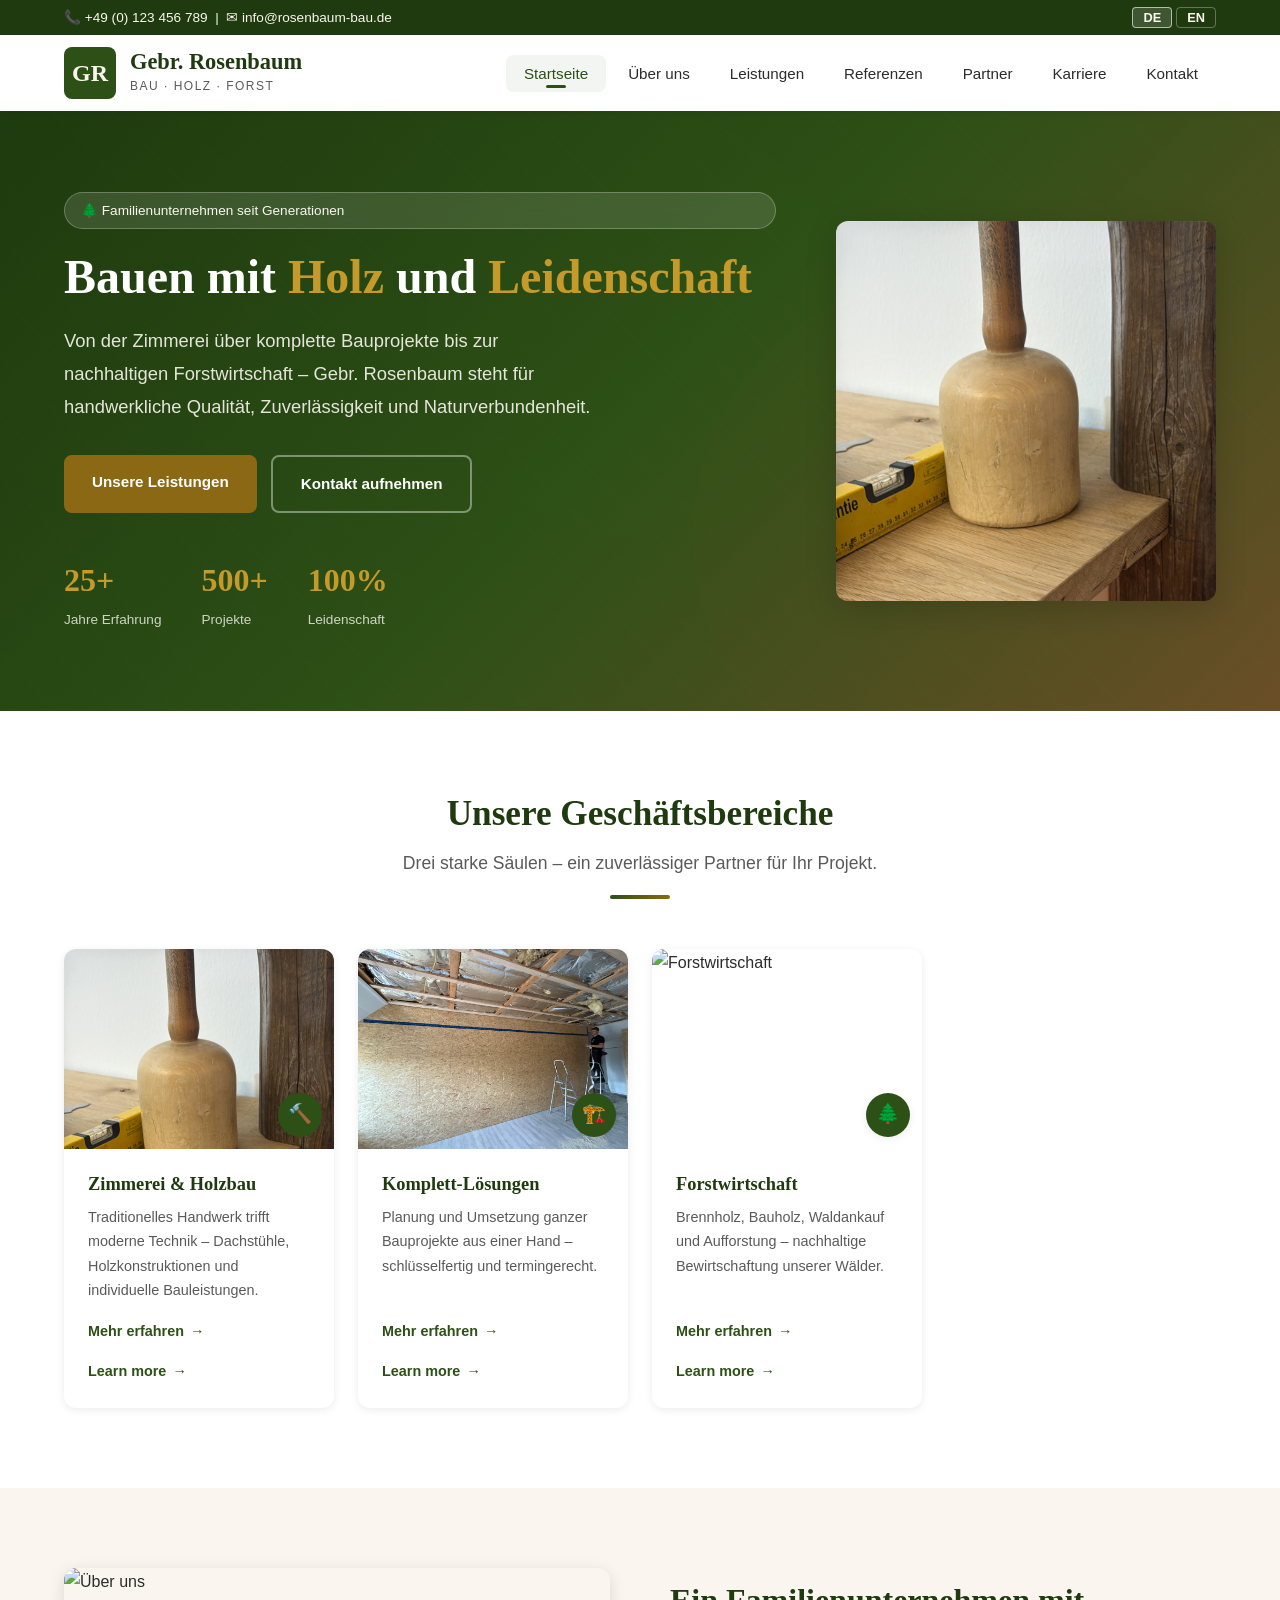
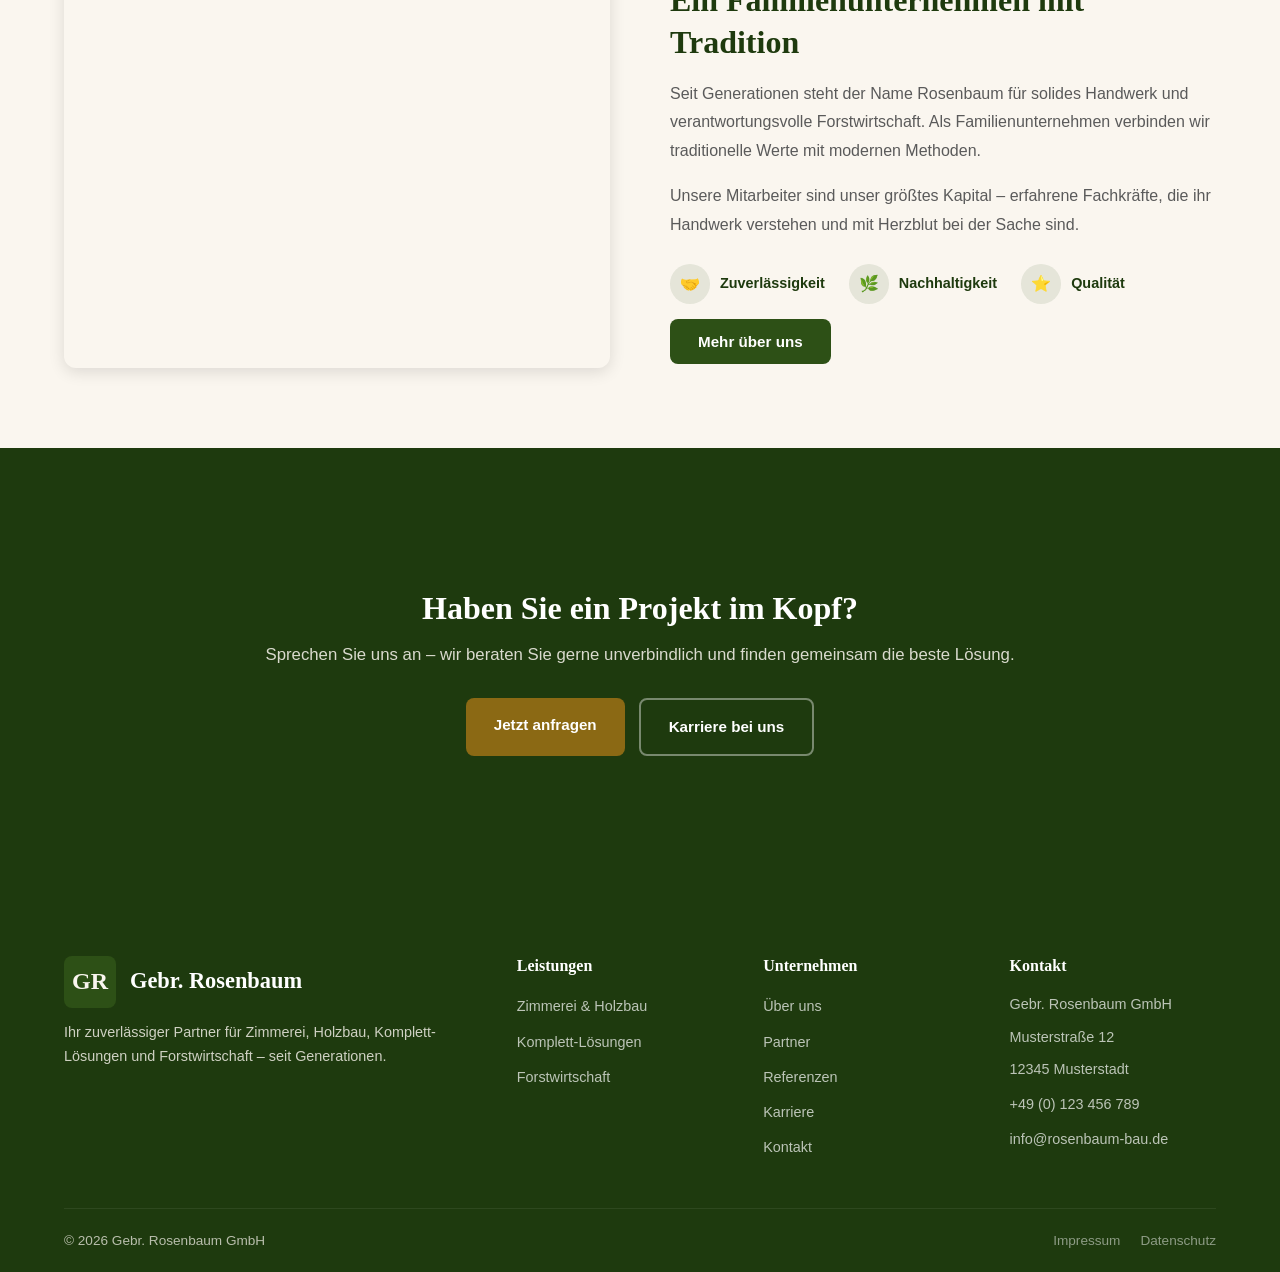
==== commit 2d69eb66: "Add partner page, fix nav language bug, replace stock images - New partners.html with trade partners" ====
--- a/index.html
+++ b/index.html
@@ -42,6 +42,7 @@
             <li><a href="about.html" data-lang-de>Über uns</a><a href="about.html" data-lang-en>About Us</a></li>
             <li><a href="services.html" data-lang-de>Leistungen</a><a href="services.html" data-lang-en>Services</a></li>
             <li><a href="references.html" data-lang-de>Referenzen</a><a href="references.html" data-lang-en>References</a></li>
+            <li><a href="partners.html" data-lang-de>Partner</a><a href="partners.html" data-lang-en>Partners</a></li>
             <li><a href="career.html" data-lang-de>Karriere</a><a href="career.html" data-lang-en>Career</a></li>
             <li><a href="contact.html" data-lang-de>Kontakt</a><a href="contact.html" data-lang-en>Contact</a></li>
           </ul>
@@ -90,7 +91,7 @@
       </div>
       <div class="hero-visual">
         <div class="hero-image-placeholder">
-          <img src="https://images.unsplash.com/photo-1542621334-a254cf47733d?w=600&h=600&fit=crop" alt="Holzbau" class="placeholder-img" loading="eager">
+          <img src="img/holzbau/holzbau-01.jpg" alt="Holzbau" loading="eager">
         </div>
       </div>
     </div>
@@ -109,7 +110,7 @@
       <div class="services-grid">
         <a href="services.html#zimmerei" class="service-tile fade-in">
           <div class="service-tile-img">
-            <img src="https://images.unsplash.com/photo-1504307651254-35680f356dfd?w=500&h=350&fit=crop" alt="Zimmerei" class="placeholder-img" loading="lazy">
+            <img src="img/holzbau/holzbau-01.jpg" alt="Zimmerei & Holzbau" loading="lazy">
             <div class="tile-icon">🔨</div>
           </div>
           <div class="service-tile-body">
@@ -123,7 +124,7 @@
         </a>
         <a href="services.html#komplett" class="service-tile fade-in">
           <div class="service-tile-img">
-            <img src="https://images.unsplash.com/photo-1503387762-592deb58ef4e?w=500&h=350&fit=crop" alt="Komplett-Lösungen" class="placeholder-img" loading="lazy">
+            <img src="img/trockenbau/trockenbau-01.jpg" alt="Komplett-Lösungen" loading="lazy">
             <div class="tile-icon">🏗️</div>
           </div>
           <div class="service-tile-body">
@@ -137,7 +138,7 @@
         </a>
         <a href="services.html#forst" class="service-tile fade-in">
           <div class="service-tile-img">
-            <img src="https://images.unsplash.com/photo-1448375240586-882707db888b?w=500&h=350&fit=crop" alt="Forstwirtschaft" class="placeholder-img" loading="lazy">
+            <img src="img/aufforstung/aufforstung-01.jpg" alt="Forstwirtschaft" loading="lazy">
             <div class="tile-icon">🌲</div>
           </div>
           <div class="service-tile-body">
@@ -158,7 +159,7 @@
     <div class="container">
       <div class="about-preview fade-in">
         <div class="about-preview-img">
-          <img src="https://images.unsplash.com/photo-1600585154340-be6161a56a0c?w=600&h=450&fit=crop" alt="Über uns" class="placeholder-img" loading="lazy">
+          <img src="img/team/teamfoto-01.png" alt="Über uns" loading="lazy">
         </div>
         <div class="about-preview-content">
           <h2 data-lang-de>Ein Familienunternehmen mit Tradition</h2>
@@ -237,6 +238,7 @@
           <h3 data-lang-en>Company</h3>
           <ul>
             <li><a href="about.html" data-lang-de>Über uns</a><a href="about.html" data-lang-en>About Us</a></li>
+            <li><a href="partners.html" data-lang-de>Partner</a><a href="partners.html" data-lang-en>Partners</a></li>
             <li><a href="references.html" data-lang-de>Referenzen</a><a href="references.html" data-lang-en>References</a></li>
             <li><a href="career.html" data-lang-de>Karriere</a><a href="career.html" data-lang-en>Career</a></li>
             <li><a href="contact.html" data-lang-de>Kontakt</a><a href="contact.html" data-lang-en>Contact</a></li>
--- a/css/style.css
+++ b/css/style.css
@@ -189,6 +189,10 @@
   gap: 4px;
 }
 
+.main-nav a[data-lang-en] {
+  display: none;
+}
+
 .main-nav a {
   display: block;
   padding: 10px 18px;
@@ -1755,6 +1759,91 @@
   transform: translateY(0);
 }
 
+/* ===== PARTNERS ===== */
+.partners-grid {
+  display: grid;
+  grid-template-columns: repeat(auto-fill, minmax(340px, 1fr));
+  gap: 32px;
+  margin-top: 40px;
+}
+
+.partner-card {
+  background: #fff;
+  border-radius: var(--radius-lg);
+  box-shadow: var(--shadow);
+  overflow: hidden;
+  transition: transform var(--transition), box-shadow var(--transition);
+}
+
+.partner-card:hover {
+  transform: translateY(-4px);
+  box-shadow: var(--shadow-lg);
+}
+
+.partner-card-header {
+  background: var(--color-primary);
+  padding: 24px 28px;
+  display: flex;
+  align-items: center;
+  gap: 16px;
+  flex-wrap: wrap;
+}
+
+.partner-card-header h3 {
+  color: #fff;
+  font-family: var(--font-heading);
+  font-size: 1.3rem;
+  margin: 0;
+}
+
+.partner-tag {
+  background: rgba(255,255,255,0.2);
+  color: #fff;
+  font-size: 0.8rem;
+  padding: 4px 12px;
+  border-radius: 20px;
+  font-weight: 500;
+}
+
+.partner-card-body {
+  padding: 28px;
+}
+
+.partner-card-body p {
+  color: var(--color-text-muted);
+  line-height: 1.7;
+  margin-bottom: 16px;
+}
+
+.partner-info {
+  margin-bottom: 20px;
+  font-size: 0.9rem;
+  color: var(--color-text-muted);
+}
+
+.btn-outline-sm {
+  display: inline-block;
+  padding: 8px 20px;
+  border: 2px solid var(--color-primary);
+  color: var(--color-primary);
+  border-radius: var(--radius);
+  font-weight: 600;
+  font-size: 0.85rem;
+  text-decoration: none;
+  transition: all var(--transition);
+}
+
+.btn-outline-sm:hover {
+  background: var(--color-primary);
+  color: #fff;
+}
+
+.page-hero-sub {
+  font-size: 1.15rem;
+  color: rgba(255,255,255,0.85);
+  margin-top: 8px;
+}
+
 /* ===== HIDDEN BY LANG ===== */
 /* EN hidden by default */
 [data-lang-en],
@@ -1791,6 +1880,8 @@
 html[lang="en"] a[data-lang-en],
 html[lang="en"] em[data-lang-en],
 html[lang="en"] strong[data-lang-en] { display: inline; }
+html[lang="en"] .main-nav a[data-lang-en] { display: block; }
+html[lang="en"] .main-nav a[data-lang-de] { display: none; }
 html[lang="en"] button[data-lang-en],
 html[lang="en"] .filter-btn[data-lang-en] { display: inline-block; }
 html[lang="en"] .ref-category[data-lang-en],
